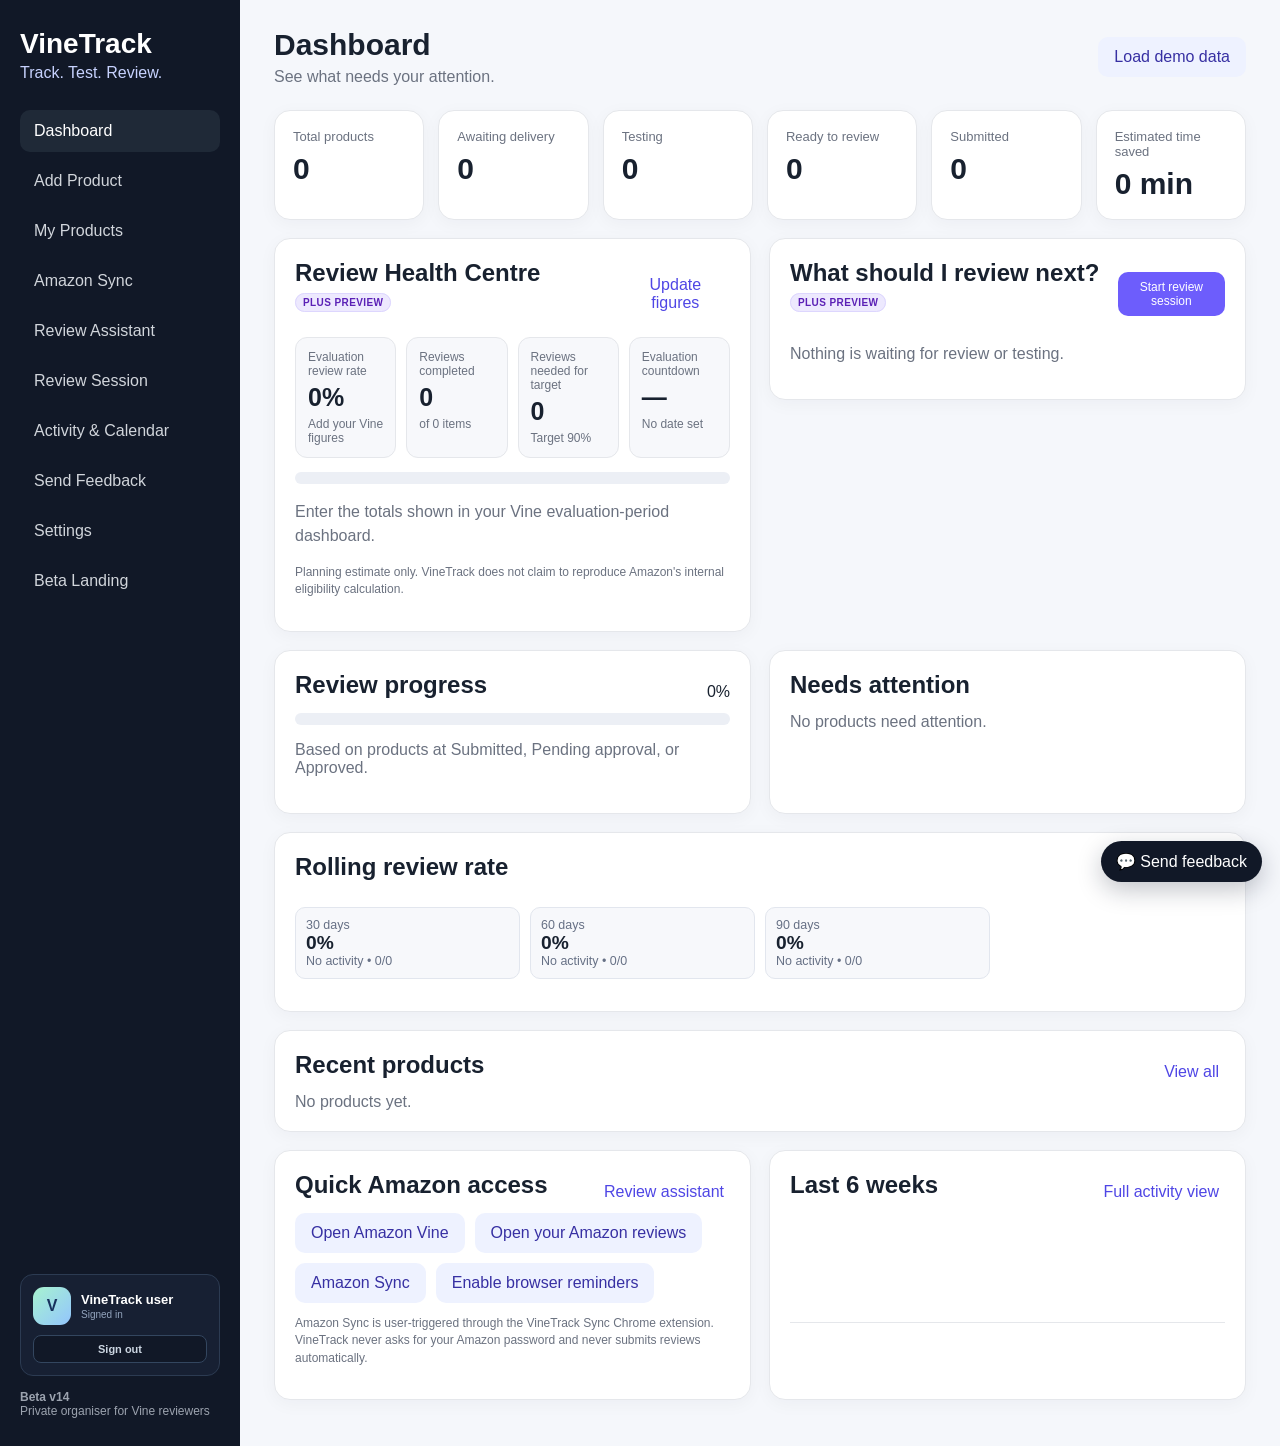
==== app.html @ eb15764d "Add files via upload" ====
<!doctype html>
<html lang="en">
<head>
  <meta charset="utf-8" />
  <meta name="viewport" content="width=device-width, initial-scale=1" />
  <title>VineTrack Beta v14</title>
  <link rel="stylesheet" href="styles.css" />
</head>
<body data-user-id="__USER_ID__">
  <script id="vinetrackAuthData" type="application/json">__AUTH_JSON__</script>
  <button id="floatingFeedback" class="floating-feedback" type="button">💬 Send feedback</button>
  <div class="app-shell">
    <aside class="sidebar">
      <div class="brand">VineTrack</div>
      <div class="tagline">Track. Test. Review.</div>
      <nav>
        <button class="nav-btn active" data-view="dashboard">Dashboard</button>
        <button class="nav-btn" data-view="add">Add Product</button>
        <button class="nav-btn" data-view="products">My Products</button>
        <button class="nav-btn" data-view="sync">Amazon Sync</button>
        <button class="nav-btn" data-view="review">Review Assistant</button>
        <button class="nav-btn" data-view="session">Review Session</button>
        <button class="nav-btn" data-view="activity">Activity & Calendar</button>
        <button class="nav-btn" data-view="feedback">Send Feedback</button>
        <button class="nav-btn" data-view="settings">Settings</button>
        <a class="nav-btn nav-link" href="index.html#feedback">Beta Landing</a>
      </nav>
      <div class="sidebar-account" id="sidebarAccount">
        <div class="account-avatar" id="accountAvatar">V</div>
        <div class="account-copy"><strong id="accountName">VineTrack user</strong><span id="accountEmail">Signed in</span></div>
        <button id="logoutBtn" class="account-logout" type="button" title="Sign out">Sign out</button>
      </div>
      <div class="sidebar-footer"><strong>Beta v14</strong><br>Private organiser for Vine reviewers</div>
    </aside>

    <main class="main-content">
      <header class="topbar">
        <div>
          <h1 id="pageTitle">Dashboard</h1>
          <p id="pageSubtitle">See what needs your attention.</p>
        </div>
        <button id="demoDataBtn" class="secondary-btn">Load demo data</button>
      </header>

      <section id="dashboard" class="view active-view">
        <div class="stats-grid">
          <div class="stat-card"><span>Total products</span><strong id="statTotal">0</strong></div>
          <div class="stat-card"><span>Awaiting delivery</span><strong id="statAwaiting">0</strong></div>
          <div class="stat-card"><span>Testing</span><strong id="statTesting">0</strong></div>
          <div class="stat-card"><span>Ready to review</span><strong id="statReady">0</strong></div>
          <div class="stat-card"><span>Submitted</span><strong id="statSubmitted">0</strong></div>
          <div class="stat-card"><span>Estimated time saved</span><strong id="statTimeSaved">0 min</strong></div>
        </div>


        <div class="panel-grid v11-grid">
          <div class="panel health-panel">
            <div class="panel-header"><h2>Review Health Centre <span class="plus-badge">Plus preview</span></h2><button id="editHealthBtn" class="link-btn" type="button">Update figures</button></div>
            <div class="health-kpis">
              <div><span>Evaluation review rate</span><strong id="healthRate">0%</strong><small id="healthStatus">Add your Vine figures</small></div>
              <div><span>Reviews completed</span><strong id="healthReviewed">0</strong><small id="healthReviewedLabel">of 0 items</small></div>
              <div><span>Reviews needed for target</span><strong id="healthNeeded">0</strong><small id="healthTargetLabel">Target 90%</small></div>
              <div><span>Evaluation countdown</span><strong id="healthDays">—</strong><small id="healthDateLabel">No date set</small></div>
            </div>
            <div class="progress health-progress"><div id="healthBar"></div></div>
            <p id="healthAdvice" class="health-advice muted">Enter the current totals shown in your Vine account. VineTrack uses them only for local planning.</p>
            <div id="healthEditor" class="health-editor" hidden>
              <div class="form-grid">
                <label>Items in current evaluation period<input id="healthTotalInput" type="number" min="0" step="1" placeholder="e.g. 80"></label>
                <label>Reviews completed in period<input id="healthReviewedInput" type="number" min="0" step="1" placeholder="e.g. 68"></label>
                <label>Your target review rate (%)<input id="healthTargetInput" type="number" min="1" max="100" step="1" value="90"></label>
                <label>Evaluation date<input id="healthDateInput" type="date"></label>
              </div>
              <div class="form-actions"><button id="cancelHealth" class="secondary-btn" type="button">Cancel</button><button id="saveHealth" class="primary-btn" type="button">Save health figures</button></div>
            </div>
            <p class="muted small-note">Planning estimate only. VineTrack does not claim to reproduce Amazon's internal eligibility calculation.</p>
          </div>
          <div class="panel">
            <div class="panel-header"><h2>What should I review next? <span class="plus-badge">Plus preview</span></h2><button id="startSessionBtn" class="primary-btn small-btn" type="button">Start review session</button></div>
            <div id="smartQueue" class="smart-queue"></div>
          </div>
        </div>

        <div class="panel-grid">
          <div class="panel">
            <div class="panel-header"><h2>Review progress</h2><span id="completionText">0%</span></div>
            <div class="progress"><div id="completionBar"></div></div>
            <p class="muted">Based on products at Submitted, Pending approval, or Approved.</p>
          </div>
          <div class="panel">
            <h2>Needs attention</h2>
            <div id="attentionList" class="list empty">No products need attention.</div>
          </div>
        </div>

        <div class="panel">
          <div class="panel-header"><h2>Rolling review rate</h2><span class="muted">Local records</span></div>
          <div class="rate-grid">
            <div><span>30 days</span><strong id="rate30">0%</strong><small id="rate30Label">No activity</small></div>
            <div><span>60 days</span><strong id="rate60">0%</strong><small id="rate60Label">No activity</small></div>
            <div><span>90 days</span><strong id="rate90">0%</strong><small id="rate90Label">No activity</small></div>
          </div>
        </div>

        <div class="panel">
          <div class="panel-header"><h2>Recent products</h2><button class="link-btn" data-go="products">View all</button></div>
          <div id="recentList" class="list empty">No products yet.</div>
        </div>

        <div class="panel-grid">
          <div class="panel">
            <div class="panel-header"><h2>Quick Amazon access</h2><button class="link-btn" data-go="review">Review assistant</button></div>
            <div class="quick-actions">
              <button id="openVineHome" class="secondary-btn" type="button">Open Amazon Vine</button>
              <button id="openAmazonReviews" class="secondary-btn" type="button">Open your Amazon reviews</button>
              <button id="goAmazonSync" class="secondary-btn" type="button">Amazon Sync</button>
              <button id="enableReminders" class="secondary-btn" type="button">Enable browser reminders</button>
            </div>
            <p class="muted small-note">Amazon Sync is user-triggered through the VineTrack Sync Chrome extension. VineTrack never asks for your Amazon password and never submits reviews automatically.</p>
          </div>
          <div class="panel">
            <div class="panel-header"><h2>Last 6 weeks</h2><button class="link-btn" data-go="activity">Full activity view</button></div>
            <div id="miniActivityChart" class="mini-chart"></div>
          </div>
        </div>
      </section>
      <section id="sync" class="view">
        <div class="panel form-panel sync-hero">
          <div class="panel-header">
            <div><span class="eyebrow">New in Beta v14</span><h2>Amazon Vine Sync</h2><p class="muted">A normal Chrome extension experience: install once, connect once, then sync the Vine items visible on your current Amazon page with one click.</p></div>
            <span id="syncConnectionBadge" class="status-pill">Checking…</span>
          </div>
          <div class="privacy-card sync-trust"><strong>Privacy first</strong><div class="privacy-grid"><span>✓ No Amazon password shared</span><span>✓ No background scraping</span><span>✓ No automatic review posting</span><span>✓ You choose when to sync</span></div></div>
          <div class="extension-install-card">
            <div><strong>VineTrack Sync for Chrome</strong><p id="chromeExtensionAvailability" class="muted small-note">Checking Chrome Web Store availability…</p></div>
            <a id="getChromeExtension" class="primary-btn extension-cta" href="#" target="_blank" rel="noopener" aria-disabled="true">Get Chrome extension</a>
          </div>
          <div class="sync-steps simple-sync-steps">
            <article><span>1</span><div><strong>Install & connect once</strong><p>Install VineTrack Sync from Chrome, keep VineTrack open, click the extension and choose Connect VineTrack.</p></div></article>
            <article><span>2</span><div><strong>Sync from Amazon Vine</strong><p>Open a Vine Orders or Reviews page and click Sync My Vine Items. VineTrack opens and imports the batch automatically.</p></div></article>
          </div>
          <div class="subpanel extension-status-panel">
            <div class="panel-header"><div><h3>Chrome extension connection</h3><p id="syncStatusText" class="muted">Checking connection…</p></div><button id="disconnectChromeExtension" class="secondary-btn" type="button" hidden>Disconnect extension</button></div>
            <p id="syncLastUsed" class="muted small-note"></p>
          </div>
          <div class="subpanel">
            <div class="panel-header"><div><h3>Sync inbox</h3><p class="muted">Normally the Chrome extension opens VineTrack and imports the synced batch automatically. This inbox remains available as a fallback.</p></div><button id="checkSyncedItems" class="secondary-btn" type="button">Check now</button></div>
            <div id="syncPendingSummary" class="sync-pending-summary muted">No pending sync checked yet.</div>
            <div id="syncPendingList" class="sync-pending-list"></div>
            <div class="form-actions"><button id="importSyncedItems" class="primary-btn" type="button" disabled>Import pending items</button></div>
          </div>
          <div class="notice">VineTrack v14 only receives item details after the user clicks Sync in the Chrome extension. Amazon status text is reference information only and does not automatically change your review lifecycle.</div>
        </div>
      </section>

      <section id="add" class="view">
        <div class="panel form-panel">
          <form id="productForm">
            <div class="template-row"><label>Testing template<select id="testingTemplate"><option value="">Choose a template</option><option value="electronics">Electronics</option><option value="kitchen">Kitchen</option><option value="clothing">Clothing</option><option value="beauty">Beauty & personal care</option><option value="home">Home & office</option></select></label><button id="applyTemplate" class="secondary-btn" type="button">Apply template</button></div>
            <div id="testPackPreview" class="test-pack-preview muted">Choose a testing template to preview its neutral checklist.</div>
            <div id="duplicateWarning" class="duplicate-warning" hidden></div>
            <div class="form-grid">
              <label>Product name<input id="name" required placeholder="e.g. Wireless desk lamp" /></label>
              <label>Amazon link<input id="link" type="url" placeholder="https://amazon..." /></label>
              <label>Category<select id="category"><option>Home</option><option>Electronics</option><option>Beauty</option><option>Kitchen</option><option>Clothing</option><option>Office</option><option>Other</option></select></label>
              <label>Tags<input id="tags" placeholder="e.g. urgent, long test, high value" /></label>
              <label>Ownership after review<select id="ownership"><option value="">Not decided</option><option>Kept</option><option>Gifted</option><option>Donated</option><option>Recycled</option><option>Disposed</option><option>Returned</option><option>No longer working</option></select></label>
              <label>Status<select id="status"><option>Ordered</option><option>Awaiting delivery</option><option>Testing</option><option>Ready to review</option><option>Draft ready</option><option>Submitted</option><option>Pending approval</option><option>Approved</option><option>Rejected</option><option>Needs resubmission</option><option>Archived</option></select></label>
              <label>Order date<input id="orderDate" type="date" /></label>
              <label>Delivery date<input id="deliveryDate" type="date" /></label>
              <label>Target review date<input id="targetDate" type="date" /></label>
              <label>Product value (£)<input id="value" type="number" min="0" step="0.01" placeholder="0.00" /></label>
            </div>
            <label>Testing notes<textarea id="notes" rows="4" placeholder="What did you test and for how long?"></textarea></label>
            <label>Pros<textarea id="pros" rows="3" placeholder="What worked well?"></textarea></label>
            <label>Cons<textarea id="cons" rows="3" placeholder="What could be improved?"></textarea></label>
            <div class="form-actions"><button type="reset" class="secondary-btn">Clear</button><button type="submit" class="primary-btn">Save product</button></div>
          </form>
        </div>
      </section>

      <section id="products" class="view">
        <div class="toolbar">
          <input id="searchInput" placeholder="Search products" />
          <select id="statusFilter"><option value="">All statuses</option><option>Ordered</option><option>Awaiting delivery</option><option>Testing</option><option>Ready to review</option><option>Draft ready</option><option>Submitted</option><option>Pending approval</option><option>Approved</option><option>Rejected</option><option>Needs resubmission</option><option>Archived</option></select>
          <select id="smartFilter"><option value="">All products</option><option value="missing-notes">Missing notes</option><option value="testing-14">Testing 14+ days</option><option value="ready">Ready to review</option><option value="review-now">Smart queue: Review now</option><option value="test-today">Smart queue: Test today</option><option value="submitted-30">Submitted last 30 days</option></select>
          <input id="tagFilter" placeholder="Filter by tag" />
          <select id="savedFilter"><option value="">Saved filters</option></select><button id="saveCurrentFilter" class="secondary-btn" type="button">Save filter</button><button id="deleteSavedFilter" class="secondary-btn" type="button">Delete filter</button><button id="exportBtn" class="secondary-btn">Export CSV</button>
        </div>
        <div id="productsList" class="product-grid"></div>
      </section>

      <section id="review" class="view">
        <div class="review-layout">
          <div class="panel form-panel">
            <h2>Review Draft Assistant</h2>
            <p class="muted">Create a draft only from your genuine testing notes. Check every statement before using it.</p>
            <label>Select saved product<select id="reviewProduct"><option value="">Choose a product</option></select></label>
            <div class="review-prep-grid">
              <div class="subpanel">
                <div class="panel-header"><h3>Category testing pack <span class="plus-badge">Plus preview</span></h3><span id="testingProgress" class="status-pill">0/0</span></div>
                <div id="testingChecklistUI" class="checklist muted">Select a product to load its testing checklist.</div>
              </div>
              <div class="subpanel">
                <div class="panel-header"><h3>Photo & evidence checklist</h3><span id="photoProgress" class="status-pill">0/0</span></div>
                <div id="photoChecklistUI" class="checklist muted">Select a product to load its photo checklist.</div>
              </div>
            </div>
            <label>Listing title and key features<textarea id="reviewListing" rows="5" placeholder="Paste the Amazon listing title and bullet points here. Example: Rechargeable desk lamp; 3 brightness levels; touch control; foldable design; USB-C charging."></textarea></label>
            <div class="form-actions compact-actions"><button id="prepareFromListing" class="secondary-btn" type="button">Prepare testing fields from listing</button></div>
            <p class="muted">This creates neutral testing prompts from the seller's claims. It does not treat listing claims as your experience.</p>
            <div class="form-grid">
              <label>Your rating<select id="reviewRating"><option value="">Not selected</option><option value="5">5 stars</option><option value="4">4 stars</option><option value="3">3 stars</option><option value="2">2 stars</option><option value="1">1 star</option></select></label>
              <label>Length<select id="reviewLength"><option value="short">Short</option><option value="standard" selected>Standard</option><option value="detailed">Detailed</option></select></label>
              <label>Tone<select id="reviewTone"><option value="neutral">Neutral</option><option value="friendly">Friendly</option><option value="concise">Concise</option></select></label>
              <label>Who is it suitable for?<input id="reviewAudience" placeholder="Example: home-office users, families, beginners, travellers" /></label>
            </div>
            <label>What did you test?<textarea id="reviewTested" rows="3" placeholder="Example: I used it for five days at home and tested the setup, main features, comfort, durability and cleaning."></textarea></label>
            <label>What worked well?<textarea id="reviewPros" rows="3" placeholder="Example: Easy to set up; felt sturdy; performed as described; simple to clean."></textarea></label>
            <label>What could be improved?<textarea id="reviewCons" rows="3" placeholder="Example: Instructions could be clearer; cable was shorter than expected; packaging was basic."></textarea></label>
            <label>Was the listing accurate?<textarea id="reviewAccuracy" rows="2" placeholder="Example: Yes, the size, colour and main features matched the listing. Mention any difference you personally noticed."></textarea></label>
            <div class="form-actions"><button id="generateReview" class="primary-btn" type="button">Generate review draft</button></div>
          </div>

          <div class="panel output-panel">
            <div class="panel-header"><h2>Draft output</h2><span class="status-pill">Editable</span></div>
            <label>Suggested title<input id="reviewTitleOutput" placeholder="A concise, product-specific title will appear here and remain editable" /></label>
            <label>Review draft<textarea id="reviewOutput" rows="16" placeholder="Your review draft will appear here"></textarea></label>
            <div class="review-metrics">
              <div><span>Words</span><strong id="wordCount">0</strong></div>
              <div><span>Characters</span><strong id="charCount">0</strong></div>
              <div><span>Reading time</span><strong id="readingTime">0 min</strong></div>
              <div><span>Readiness</span><strong id="qualityScore">0/100</strong></div>
            </div>
            <div id="qualityTips" class="quality-tips muted">Add genuine testing details to see the quality check.</div>
            <div class="comparison-box"><div class="panel-header"><h3>Draft editing comparison</h3><span id="editPercent" class="status-pill">0% changed</span></div><p class="muted">VineTrack compares the generated draft with your final edited review.</p><div class="comparison-grid"><div><strong>Original generated draft</strong><textarea id="originalDraft" rows="7" readonly placeholder="Generate a review to preserve the original draft"></textarea></div><div><strong>Final edited review</strong><textarea id="finalReviewMirror" rows="7" readonly placeholder="Your edited review appears here"></textarea></div></div></div>

            <div class="lifecycle-box">
              <div class="panel-header"><h3>Review lifecycle <span class="plus-badge">Plus preview</span></h3><span id="lifecycleUpdated" class="muted small-note"></span></div>
              <div class="form-grid lifecycle-controls">
                <label>Current stage<select id="reviewLifecycle"><option value="Draft ready">Draft ready</option><option value="Submitted">Submitted</option><option value="Pending approval">Pending approval</option><option value="Approved">Approved</option><option value="Rejected">Rejected</option><option value="Needs resubmission">Needs resubmission</option></select></label>
                <label>Stage note<input id="reviewStatusNote" placeholder="Optional: rejection reason, change made, approval note"></label>
              </div>
              <div class="form-actions"><button id="saveLifecycle" class="secondary-btn" type="button">Save lifecycle update</button></div>
              <div id="reviewHistoryList" class="history-list muted">No review history yet.</div>
            </div>
            <div class="notice">Important: This tool must not invent experiences, choose your rating, or hide disadvantages. Edit the draft so it accurately reflects your own experience.</div>
            <div class="form-actions workflow-actions"><button id="copyTitle" class="secondary-btn" type="button">Copy title</button><button id="copyReview" class="secondary-btn" type="button">Copy full review</button><button id="openAmazonReview" class="secondary-btn" type="button" disabled>Open Amazon</button><button id="markSubmitted" class="primary-btn" type="button">Mark submitted</button><button id="saveReview" class="secondary-btn" type="button">Save draft</button></div>
          </div>
        </div>
      </section>



      <section id="session" class="view">
        <div class="panel">
          <div class="panel-header"><div><h2>Guided Review Session <span class="plus-badge">Plus preview</span></h2><p class="muted">Work through the highest-priority products one at a time.</p></div><button id="restartSession" class="secondary-btn" type="button">Restart queue</button></div>
          <div id="sessionEmpty" class="session-empty muted">Start a session from the dashboard or click Restart queue.</div>
          <div id="sessionWorkspace" hidden>
            <div class="session-progress-row"><strong id="sessionCounter">1 of 1</strong><div class="progress"><div id="sessionProgress"></div></div></div>
            <div class="session-product-head"><div><span id="sessionBucket" class="status-pill"></span><h3 id="sessionName"></h3><p id="sessionMeta" class="muted"></p></div><button id="sessionOpenAmazon" class="secondary-btn" type="button">Open Amazon</button></div>
            <div class="review-prep-grid">
              <div class="subpanel"><h3>Testing checklist</h3><div id="sessionTestingChecklist" class="checklist"></div></div>
              <div class="subpanel"><h3>Photo/evidence checklist</h3><div id="sessionPhotoChecklist" class="checklist"></div></div>
            </div>
            <label>Observations<textarea id="sessionNotes" rows="4" placeholder="What did you test? What happened in normal use?"></textarea></label>
            <div class="form-grid"><label>Pros<textarea id="sessionPros" rows="3"></textarea></label><label>Cons<textarea id="sessionCons" rows="3"></textarea></label></div>
            <label class="inline-check"><input id="sessionTestingComplete" type="checkbox"> Testing is complete and I have enough genuine evidence to draft the review.</label>
            <div class="form-actions session-actions"><button id="sessionSkip" class="secondary-btn" type="button">Skip</button><button id="sessionNeedsTesting" class="secondary-btn" type="button">Needs more testing</button><button id="sessionSaveNext" class="primary-btn" type="button">Save & next</button><button id="sessionDraftReview" class="primary-btn" type="button">Draft review</button></div>
          </div>
          <div id="sessionSummary" class="session-summary" hidden></div>
        </div>
      </section>

      <section id="activity" class="view">
        <div class="stats-grid activity-stats">
          <div class="stat-card"><span>Added this month</span><strong id="activityAdded">0</strong></div>
          <div class="stat-card"><span>Submitted this month</span><strong id="activitySubmitted">0</strong></div>
          <div class="stat-card"><span>Pending reviews</span><strong id="activityPending">0</strong></div>
          <div class="stat-card"><span>Average testing days</span><strong id="activityAverage">0</strong></div>
        </div>
        <div class="panel">
          <div class="panel-header"><h2>Review activity</h2><span class="muted">Last 8 weeks</span></div>
          <div id="activityChart" class="activity-chart"></div>
          <div class="chart-legend"><span><i class="legend-added"></i>Products added</span><span><i class="legend-submitted"></i>Reviews submitted</span></div>
        </div>
        <div class="panel-grid">
          <div class="panel">
            <div class="panel-header"><h2>Review calendar</h2><select id="calendarRange"><option value="30">Next 30 days</option><option value="60">Next 60 days</option><option value="all">All dates</option></select></div>
            <div id="calendarList" class="calendar-list"></div>
          </div>
          <div class="panel">
            <div class="panel-header"><h2>Local reminders</h2><button id="activityReminderBtn" class="secondary-btn" type="button">Enable reminders</button></div>
            <p class="muted">Reminders are based on your target dates and saved locally. They work while VineTrack is open; installed browser-app behaviour varies by browser.</p>
            <div id="reminderList" class="list"></div>
          </div>
        </div>
      </section>


      <section id="feedback" class="view">
        <div class="panel form-panel">
          <div class="panel-header"><div><h2>Send Beta Feedback</h2><p class="muted">Help shape VineTrack into something genuinely worth paying for.</p></div><span class="status-pill">30–60 seconds</span></div>
          <form id="inAppFeedbackForm">
            <label>What was most useful?<textarea id="fbUseful" rows="3" required></textarea></label>
            <label>What was confusing, missing, or unnecessary?<textarea id="fbMissing" rows="3"></textarea></label>
            <label>What would make VineTrack worth paying for?<textarea id="fbWorthPaying" rows="3"></textarea></label>
            <div class="form-grid"><label>Would you pay for VineTrack?<select id="fbWouldPay"><option value="">Choose</option><option>Yes</option><option>Maybe</option><option>No</option></select></label><label>How likely are you to recommend it? (0–10)<input id="fbRecommend" type="number" min="0" max="10"></label></div>
            <label>Email (optional)<input id="fbEmail" type="email" placeholder="Only if you want a reply"></label>
            <div class="form-actions"><button id="downloadInAppFeedback" class="secondary-btn" type="button">Download feedback</button><button id="copyInAppFeedback" class="secondary-btn" type="button">Copy feedback</button><button class="primary-btn" type="submit">Save feedback locally</button></div>
          </form>
          <p id="feedbackMessage" class="muted"></p>
          <div class="notice">When hosted with the VineTrack beta server, feedback is sent to the private feedback collector and also kept locally as a fallback.</div>
        </div>
      </section>

      <section id="settings" class="view">
        <div class="panel form-panel">
          <h2>Settings</h2>
          <p class="muted">Your VineTrack account protects access. Product, testing and review records remain browser-local during beta and are separated by signed-in account on this device.</p>
          <label>Display name<input id="userName" placeholder="Your name" /></label>
          <label>Account email<input id="userEmail" type="email" placeholder="you@example.com" readonly /></label>
          <div class="form-grid"><label>Plan preview<select id="planPreview"><option value="beta">Beta (all preview features unlocked)</option><option value="free">Free</option><option value="plus">VineTrack Plus</option></select></label><label>Default review target (%)<input id="defaultReviewTarget" type="number" min="1" max="100" value="90"></label></div>
          <div class="form-grid"><label>Appearance<select id="appearance"><option value="light">Light</option><option value="dark">Dark</option><option value="system">Use device setting</option></select></label><label>Display density<select id="density"><option value="comfortable">Comfortable</option><option value="compact">Compact</option><option value="large">Larger text</option></select></label></div>
          <div class="privacy-card"><strong>Privacy & review integrity</strong><div class="privacy-grid"><span>✓ No Amazon password required</span><span>✓ No automatic review submission</span><span>✓ No automatic star ratings</span><span>✓ Drafts use your own testing notes</span></div></div>
          <div class="privacy-card"><strong>Amazon Sync</strong><p class="muted small-note">The VineTrack Sync Chrome extension is optional and only sends items when you click Sync. Manage the connection from the Amazon Sync page.</p><button id="settingsGoSync" class="secondary-btn" type="button">Manage Amazon Sync</button></div>
          <div class="form-actions"><button id="saveSettings" class="primary-btn">Save settings</button><button id="backupData" class="secondary-btn" type="button">Download backup</button><label class="file-btn secondary-btn">Restore backup<input id="restoreData" type="file" accept="application/json,.json" hidden /></label><button id="clearData" class="danger-btn">Delete all data</button></div>
        </div>
      </section>
    </main>
  </div>

  <template id="productCardTemplate">
    <article class="product-card">
      <div class="product-top">
        <div><span class="status-pill"></span> <span class="queue-pill"></span><h3 class="product-name"></h3><p class="product-meta"></p></div>
        <button class="delete-btn" title="Delete">×</button>
      </div>
      <p class="product-notes"></p>
      <div class="card-actions"><select class="status-select"></select><button class="review-btn secondary-btn" type="button">Draft review</button><a class="amazon-link" target="_blank" rel="noopener">Open Amazon</a></div>
    </article>
  </template>

  <script src="auth-client.js"></script>
  <script src="app.js"></script>
</body>
</html>
---- styles.css ----
:root{--bg:#f5f7fb;--panel:#fff;--text:#18212f;--muted:#6b7280;--line:#e5e7eb;--accent:#6d5dfc;--accent2:#4f46e5;--danger:#b42318}
*{box-sizing:border-box}body{margin:0;font-family:Inter,Arial,sans-serif;background:var(--bg);color:var(--text)}button,input,select,textarea{font:inherit}.app-shell{display:grid;grid-template-columns:240px 1fr;min-height:100vh}.sidebar{background:#111827;color:#fff;padding:28px 20px;display:flex;flex-direction:column}.brand{font-size:28px;font-weight:800}.tagline{color:#c7d2fe;margin-top:4px;margin-bottom:28px}.sidebar nav{display:grid;gap:8px}.nav-btn{background:transparent;color:#d1d5db;border:0;text-align:left;padding:12px 14px;border-radius:10px;cursor:pointer}.nav-btn:hover,.nav-btn.active{background:#1f2937;color:#fff}.sidebar-footer{margin-top:auto;color:#9ca3af;font-size:12px}.main-content{padding:28px 34px}.topbar{display:flex;align-items:center;justify-content:space-between;margin-bottom:24px}.topbar h1{margin:0;font-size:30px}.topbar p{margin:6px 0 0;color:var(--muted)}.view{display:none}.active-view{display:block}.stats-grid{display:grid;grid-template-columns:repeat(6,1fr);gap:14px;margin-bottom:18px}.stat-card,.panel,.product-card{background:var(--panel);border:1px solid var(--line);border-radius:16px;box-shadow:0 4px 18px rgba(15,23,42,.04)}.stat-card{padding:18px}.stat-card span{display:block;color:var(--muted);font-size:13px}.stat-card strong{display:block;font-size:30px;margin-top:8px}.panel{padding:20px;margin-bottom:18px}.panel-grid{display:grid;grid-template-columns:1fr 1fr;gap:18px}.panel-header{display:flex;justify-content:space-between;align-items:center}.panel h2{margin:0 0 14px}.progress{height:12px;background:#eceff5;border-radius:999px;overflow:hidden}.progress div{height:100%;width:0;background:var(--accent);transition:.3s}.muted{color:var(--muted)}.list{display:grid;gap:10px}.empty{color:var(--muted)}.list-item{border:1px solid var(--line);padding:12px;border-radius:10px;display:flex;justify-content:space-between;gap:10px}.form-panel{max-width:950px}.form-grid{display:grid;grid-template-columns:1fr 1fr;gap:16px}label{display:grid;gap:7px;font-weight:600;margin-bottom:14px}input,select,textarea{width:100%;border:1px solid #d6dae1;border-radius:10px;padding:11px 12px;background:#fff}textarea{resize:vertical}.form-actions{display:flex;gap:10px;justify-content:flex-end}.primary-btn,.secondary-btn,.danger-btn{border:0;border-radius:10px;padding:11px 16px;cursor:pointer}.primary-btn{background:var(--accent);color:#fff}.secondary-btn{background:#eef2ff;color:#3730a3}.danger-btn{background:#fee4e2;color:var(--danger)}.link-btn{border:0;background:none;color:var(--accent2);cursor:pointer}.toolbar{display:grid;grid-template-columns:1fr 220px auto;gap:12px;margin-bottom:18px}.product-grid{display:grid;grid-template-columns:repeat(2,1fr);gap:16px}.product-card{padding:18px}.product-top{display:flex;justify-content:space-between;gap:10px}.status-pill{display:inline-block;font-size:12px;background:#eef2ff;color:#3730a3;padding:5px 8px;border-radius:999px}.product-name{margin:10px 0 6px}.product-meta,.product-notes{color:var(--muted)}.delete-btn{border:0;background:#fef2f2;color:#b91c1c;border-radius:8px;width:32px;height:32px;cursor:pointer}.card-actions{display:flex;align-items:center;justify-content:space-between;gap:10px;margin-top:16px}.amazon-link{color:var(--accent2);text-decoration:none;font-weight:600}
@media(max-width:1000px){.stats-grid{grid-template-columns:repeat(2,1fr)}.panel-grid,.product-grid{grid-template-columns:1fr}.app-shell{grid-template-columns:1fr}.sidebar{position:static}.sidebar nav{grid-template-columns:repeat(4,1fr)}.sidebar-footer{display:none}}
@media(max-width:640px){.main-content{padding:20px}.topbar{align-items:flex-start;gap:12px}.stats-grid,.form-grid,.toolbar{grid-template-columns:1fr}.sidebar nav{grid-template-columns:1fr 1fr}.card-actions{align-items:stretch;flex-direction:column}}
.review-layout{display:grid;grid-template-columns:minmax(0,1.05fr) minmax(0,.95fr);gap:18px}.output-panel{align-self:start;position:sticky;top:18px}.notice{background:#fff7ed;border:1px solid #fed7aa;color:#9a3412;border-radius:10px;padding:12px;margin:10px 0 16px;line-height:1.45}.review-btn{white-space:nowrap}.card-actions{flex-wrap:wrap}
@media(max-width:1000px){.review-layout{grid-template-columns:1fr}.output-panel{position:static}}

.quick-actions{display:flex;gap:10px;flex-wrap:wrap}.small-note{font-size:12px;line-height:1.45}.workflow-actions{flex-wrap:wrap}.activity-stats{grid-template-columns:repeat(4,1fr)}
.mini-chart,.activity-chart{height:170px;display:flex;align-items:flex-end;gap:10px;padding:12px 4px 0;border-bottom:1px solid var(--line)}.mini-chart{height:110px}.chart-column{height:100%;flex:1;display:flex;flex-direction:column;align-items:center;justify-content:flex-end;min-width:20px}.bar-pair{height:calc(100% - 24px);width:100%;display:flex;align-items:flex-end;justify-content:center;gap:4px}.bar{display:block;width:min(18px,40%);border-radius:5px 5px 0 0;min-height:0}.bar.added{background:#a5b4fc}.bar.submitted{background:var(--accent)}.chart-column small{font-size:10px;color:var(--muted);margin-top:7px;white-space:nowrap}.chart-legend{display:flex;gap:18px;margin-top:12px;color:var(--muted);font-size:13px}.chart-legend span{display:flex;align-items:center;gap:7px}.chart-legend i{width:12px;height:12px;border-radius:3px;display:inline-block}.legend-added{background:#a5b4fc}.legend-submitted{background:var(--accent)}
.calendar-list{display:grid;gap:10px}.calendar-item{display:grid;grid-template-columns:54px 1fr auto;align-items:center;gap:12px;border:1px solid var(--line);border-radius:12px;padding:10px}.calendar-item.soon{border-color:#f5c26b;background:#fffbeb}.calendar-item.overdue{border-color:#fca5a5;background:#fef2f2}.calendar-date{height:48px;border-radius:10px;background:#eef2ff;color:#3730a3;display:flex;flex-direction:column;align-items:center;justify-content:center}.calendar-date strong{font-size:20px;line-height:1}.calendar-date span{font-size:11px;text-transform:uppercase}.calendar-item p{margin:4px 0 0;color:var(--muted);font-size:13px}
@media(max-width:1000px){.activity-stats{grid-template-columns:repeat(2,1fr)}.sidebar nav{grid-template-columns:repeat(3,1fr)}}
@media(max-width:640px){.activity-stats{grid-template-columns:1fr}.quick-actions>*{width:100%}.calendar-item{grid-template-columns:48px 1fr}.calendar-item .calendar-review{grid-column:2;justify-self:start}.activity-chart{gap:5px}.chart-column small{font-size:8px;transform:rotate(-35deg);margin-top:12px}}

.review-metrics,.rate-grid{display:grid;grid-template-columns:repeat(4,minmax(0,1fr));gap:10px;margin:12px 0}.review-metrics>div,.rate-grid>div{background:#f7f8fb;border:1px solid #e2e6ee;border-radius:10px;padding:10px}.review-metrics span,.rate-grid span,.rate-grid small{display:block;color:#667085;font-size:.78rem}.review-metrics strong,.rate-grid strong{font-size:1.2rem}.quality-tips{border-left:4px solid #c8a24a;padding:10px 12px;background:#fffaf0;border-radius:6px}.tag-chip{display:inline-block;background:#eef3ff;border:1px solid #d8e2ff;border-radius:999px;padding:2px 8px;margin:2px;font-size:.75rem}.file-btn{display:inline-flex;align-items:center;cursor:pointer}@media(max-width:800px){.review-metrics,.rate-grid{grid-template-columns:repeat(2,minmax(0,1fr))}}

.template-row{display:grid;grid-template-columns:1fr auto;gap:12px;align-items:end;margin-bottom:10px}.duplicate-warning{background:#fff7ed;border:1px solid #fdba74;color:#9a3412;padding:10px 12px;border-radius:10px;margin-bottom:12px}.comparison-box{border-top:1px solid var(--line);margin-top:16px;padding-top:16px}.comparison-box h3{margin:0}.comparison-grid{display:grid;grid-template-columns:1fr 1fr;gap:12px;margin-top:10px}.dark-theme{--bg:#0f172a;--panel:#111827;--text:#e5e7eb;--muted:#9ca3af;--line:#334155}.dark-theme input,.dark-theme select,.dark-theme textarea{background:#1e293b;color:#e5e7eb;border-color:#475569}.dark-theme .review-metrics>div,.dark-theme .rate-grid>div{background:#1e293b;border-color:#334155}.dark-theme .secondary-btn{background:#312e81;color:#e0e7ff}.dark-theme .quality-tips{background:#292524}.dark-theme .notice{background:#431407;border-color:#9a3412;color:#fed7aa}.compact-density .panel,.compact-density .product-card{padding:13px}.compact-density input,.compact-density select,.compact-density textarea{padding:8px 9px}.compact-density .main-content{padding:20px 25px}.large-density{font-size:18px}.large-density input,.large-density select,.large-density textarea,.large-density button{font-size:1rem}@media(max-width:760px){.comparison-grid,.template-row{grid-template-columns:1fr}.toolbar{grid-template-columns:1fr}}

.nav-link{display:block;text-align:left;text-decoration:none;}


/* VineTrack v11 */
.plus-badge{font-size:10px;font-weight:700;text-transform:uppercase;letter-spacing:.04em;background:#ede9fe;color:#5b21b6;border:1px solid #ddd6fe;border-radius:999px;padding:3px 7px;vertical-align:middle;white-space:nowrap}.small-btn{padding:8px 11px;font-size:12px}.v11-grid{align-items:start}.health-panel{overflow:hidden}.health-kpis{display:grid;grid-template-columns:repeat(4,1fr);gap:10px;margin:8px 0 14px}.health-kpis>div{background:#f7f8fb;border:1px solid var(--line);border-radius:12px;padding:12px}.health-kpis span,.health-kpis small{display:block;color:var(--muted);font-size:12px}.health-kpis strong{display:block;font-size:25px;margin:5px 0}.health-progress{margin-top:10px}.health-advice{line-height:1.5}.health-editor{border-top:1px solid var(--line);margin-top:16px;padding-top:16px}.health-good{color:#067647}.health-warn{color:#b54708}.health-risk{color:#b42318}.smart-queue{display:grid;gap:14px}.queue-group h3{font-size:13px;text-transform:uppercase;letter-spacing:.05em;color:var(--muted);margin:4px 0 7px}.queue-row{width:100%;border:1px solid var(--line);background:var(--panel);border-radius:10px;padding:10px 12px;display:flex;align-items:center;justify-content:space-between;text-align:left;cursor:pointer;color:var(--text)}.queue-row:hover{border-color:#a5b4fc;background:#f8faff}.queue-row span{display:grid;gap:3px}.queue-row small{color:var(--muted)}.queue-row b{min-width:34px;text-align:center;border-radius:999px;background:#eef2ff;color:#3730a3;padding:5px 7px}.queue-pill{font-size:10px;border-radius:999px;padding:4px 7px;font-weight:700}.queue-pill:empty{display:none}.queue-pill.review-now{background:#fee4e2;color:#b42318}.queue-pill.test-today{background:#fff3cd;color:#8a6100}.queue-pill.waiting{background:#ecfdf3;color:#067647}.test-pack-preview{border:1px dashed var(--line);border-radius:10px;padding:10px 12px;margin:0 0 12px;line-height:1.5}.review-prep-grid{display:grid;grid-template-columns:1fr 1fr;gap:12px;margin:12px 0 18px}.subpanel,.lifecycle-box{border:1px solid var(--line);border-radius:12px;padding:14px;background:#fafbff}.subpanel h3,.lifecycle-box h3{margin:0 0 10px}.checklist{display:grid;gap:7px}.check-row{display:flex;grid-template-columns:auto 1fr;align-items:flex-start;gap:8px;margin:0;font-weight:500}.check-row input{width:auto;margin-top:3px}.lifecycle-box{margin:16px 0}.lifecycle-controls{margin-top:10px}.history-list{display:grid;gap:7px;margin-top:12px}.history-item{display:grid;grid-template-columns:auto 1fr;gap:5px 10px;border-top:1px solid var(--line);padding-top:8px}.history-item span{font-size:12px;color:var(--muted);text-align:right}.history-item small{grid-column:1/-1}.floating-feedback{position:fixed;right:18px;bottom:18px;z-index:50;border:0;border-radius:999px;background:#111827;color:#fff;padding:11px 15px;box-shadow:0 8px 24px rgba(15,23,42,.25);cursor:pointer}.session-progress-row{display:grid;grid-template-columns:auto 1fr;gap:12px;align-items:center;margin:14px 0}.session-product-head{display:flex;justify-content:space-between;align-items:flex-start;gap:14px;border-bottom:1px solid var(--line);padding:10px 0 16px;margin-bottom:16px}.session-product-head h3{font-size:24px;margin:8px 0 4px}.inline-check{display:flex;grid-template-columns:auto 1fr;align-items:center;gap:9px;border:1px solid var(--line);padding:12px;border-radius:10px}.inline-check input{width:auto}.session-actions{flex-wrap:wrap}.session-summary{padding:18px 0}.session-summary-grid{display:grid;grid-template-columns:repeat(4,1fr);gap:12px;margin:16px 0}.session-summary-grid>div{border:1px solid var(--line);border-radius:12px;padding:16px}.session-summary-grid strong,.session-summary-grid span{display:block}.session-summary-grid strong{font-size:28px}.session-summary-grid span{color:var(--muted);font-size:12px}.privacy-card{margin:14px 0 18px;border:1px solid #bbf7d0;background:#f0fdf4;border-radius:12px;padding:14px;color:#14532d}.privacy-grid{display:grid;grid-template-columns:1fr 1fr;gap:8px;margin-top:9px;font-size:13px}.dark-theme .health-kpis>div,.dark-theme .subpanel,.dark-theme .lifecycle-box,.dark-theme .queue-row{background:#1e293b}.dark-theme .queue-row:hover{background:#26344b}.dark-theme .privacy-card{background:#052e16;border-color:#166534;color:#dcfce7}@media(max-width:1100px){.health-kpis{grid-template-columns:repeat(2,1fr)}.review-prep-grid{grid-template-columns:1fr}.session-summary-grid{grid-template-columns:repeat(2,1fr)}}@media(max-width:640px){.health-kpis,.privacy-grid,.session-summary-grid{grid-template-columns:1fr}.floating-feedback{right:10px;bottom:10px}.session-product-head{flex-direction:column}.session-product-head button{width:100%}}

/* VineTrack v12 account shell */
.sidebar-account{margin-top:auto;margin-bottom:14px;padding:12px;border:1px solid #2c3b52;background:#172033;border-radius:13px;display:grid;grid-template-columns:38px minmax(0,1fr);gap:10px;align-items:center}.account-avatar{width:38px;height:38px;border-radius:11px;display:grid;place-items:center;background:linear-gradient(135deg,#a7f3d0,#93c5fd);color:#17315d;font-weight:900}.account-copy{min-width:0;display:flex;flex-direction:column;gap:2px}.account-copy strong{font-size:13px;color:#fff;white-space:nowrap;overflow:hidden;text-overflow:ellipsis}.account-copy span{font-size:10px;color:#93a4bd;white-space:nowrap;overflow:hidden;text-overflow:ellipsis}.account-logout{grid-column:1/-1;border:1px solid #33465f;background:#111827;color:#cbd5e1;border-radius:8px;padding:7px 9px;font-size:11px;font-weight:750;cursor:pointer}.account-logout:hover{background:#243149;color:#fff}.sidebar-footer{margin-top:0}@media(max-width:1000px){.sidebar-account{margin:14px 0 0;grid-template-columns:34px minmax(0,1fr) auto}.account-avatar{width:34px;height:34px}.account-logout{grid-column:auto;padding:7px 10px}.sidebar-footer{display:none}}@media(max-width:640px){.sidebar-account{grid-template-columns:34px minmax(0,1fr)}.account-logout{grid-column:1/-1}}

/* VineTrack v14 — Amazon Sync */
.sync-hero{display:grid;gap:18px}.sync-trust{margin:0}.sync-steps{display:grid;grid-template-columns:repeat(2,minmax(0,1fr));gap:12px}.sync-steps article{display:flex;gap:12px;align-items:flex-start;padding:16px;border:1px solid var(--border);border-radius:16px;background:var(--panel-soft,#f8fafc)}.sync-steps article>span{display:grid;place-items:center;flex:0 0 34px;height:34px;border-radius:50%;background:var(--accent,#0f766e);color:#fff;font-weight:800}.sync-steps p{margin:4px 0 0}.sync-code-panel{display:grid;gap:12px}.sync-code-reveal{display:grid;gap:10px}.sync-code-reveal input{font-family:ui-monospace,SFMono-Regular,Menlo,Monaco,Consolas,monospace;letter-spacing:.02em}.sync-connected{background:#dff7ed!important;color:#0b6b4e!important;border-color:#9ddbc8!important}.sync-pending-list{display:grid;gap:8px;margin-top:12px}.sync-item{display:flex;justify-content:space-between;gap:16px;align-items:center;padding:12px 14px;border:1px solid var(--border);border-radius:12px;background:var(--panel-soft,#f8fafc)}.sync-item div{display:grid;gap:3px}.sync-item small{color:var(--muted)}.sync-item>span{white-space:nowrap;font-size:.82rem;font-weight:700;color:var(--muted)}.sync-pending-summary{margin-top:6px}.eyebrow{font-size:.76rem;font-weight:800;letter-spacing:.08em;text-transform:uppercase;color:var(--accent,#0f766e)}.dark-theme .sync-steps article,.dark-theme .sync-item{background:rgba(255,255,255,.035)}
@media(max-width:760px){.sync-steps{grid-template-columns:1fr}.sync-item{align-items:flex-start;flex-direction:column}.sync-item>span{white-space:normal}}

/* VineTrack v14 Chrome extension */
.extension-install-card{display:flex;align-items:center;justify-content:space-between;gap:18px;border:1px solid #b7ded3;background:linear-gradient(135deg,#f0fdf9,#f8fbff);border-radius:16px;padding:18px}.extension-install-card p{margin:5px 0 0}.extension-cta{text-decoration:none;display:inline-flex;align-items:center;justify-content:center;white-space:nowrap}.extension-cta.is-disabled{opacity:.55;cursor:not-allowed}.simple-sync-steps{grid-template-columns:repeat(2,minmax(0,1fr))}.extension-status-panel{background:#fbfdfc}@media(max-width:760px){.extension-install-card{align-items:stretch;flex-direction:column}.extension-cta{width:100%}.simple-sync-steps{grid-template-columns:1fr}}
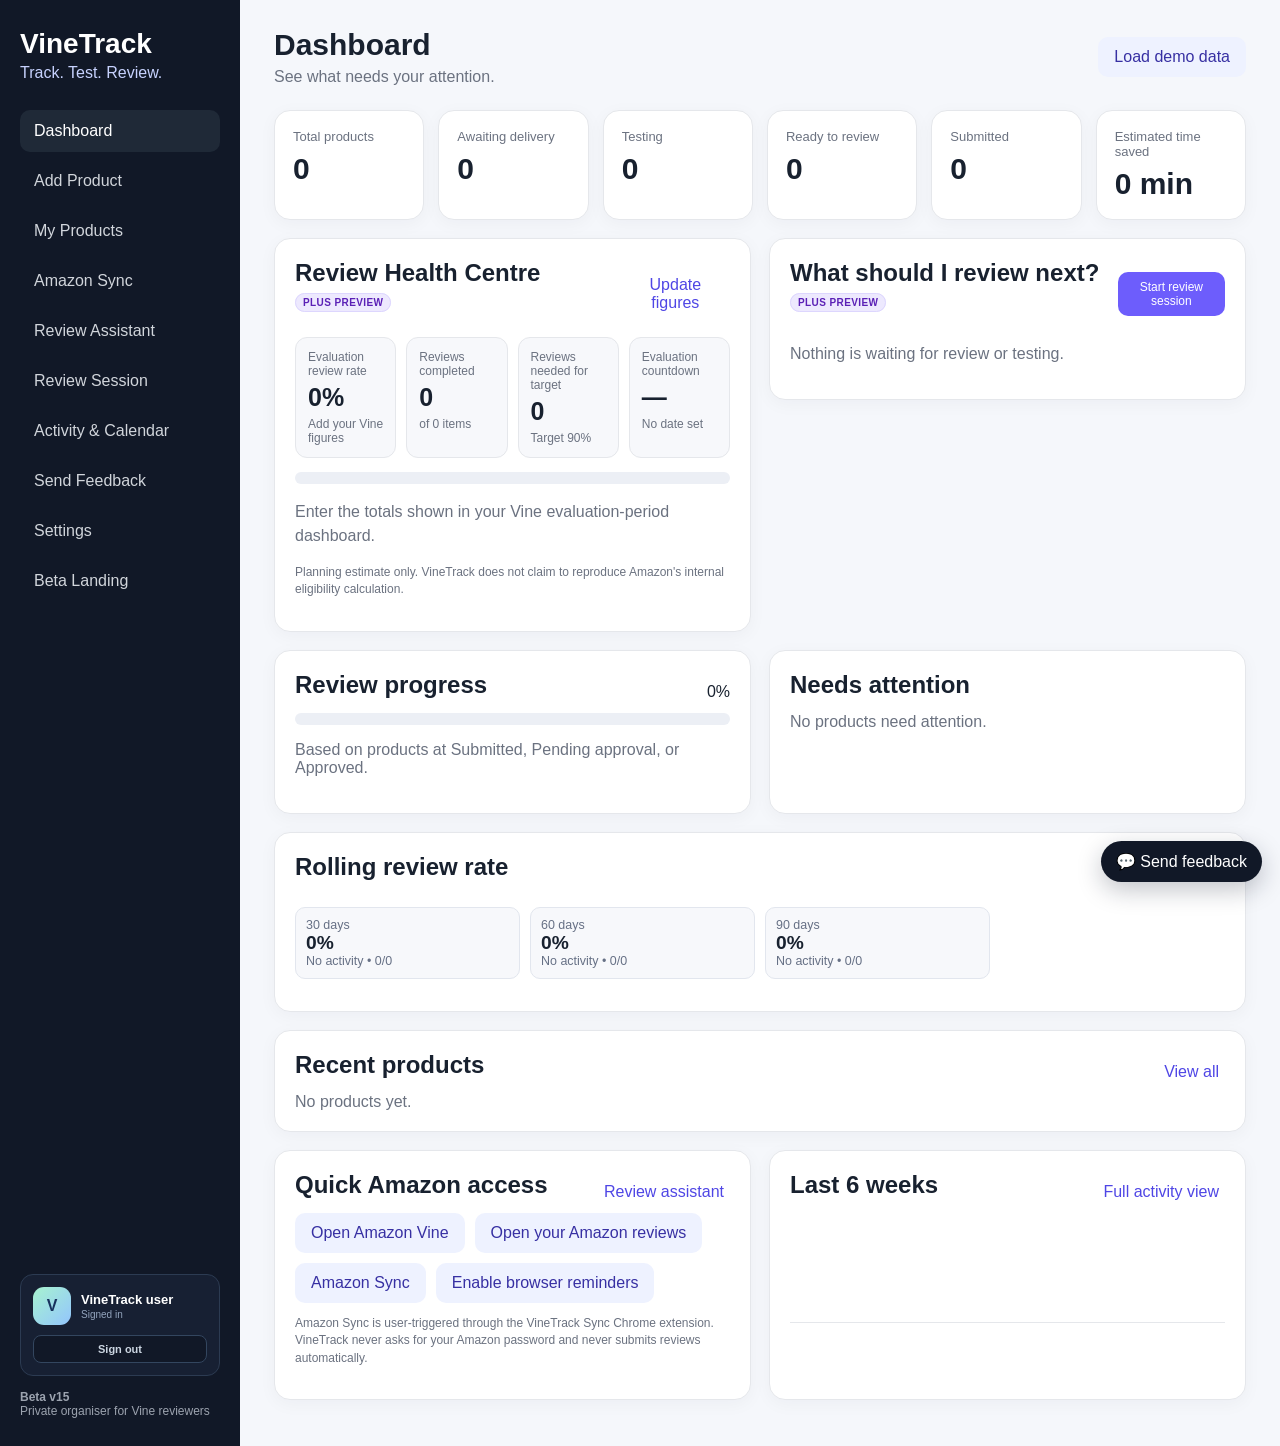
==== commit e3ab31df: "Add files via upload" ====
--- a/app.html
+++ b/app.html
@@ -3,7 +3,7 @@
 <head>
   <meta charset="utf-8" />
   <meta name="viewport" content="width=device-width, initial-scale=1" />
-  <title>VineTrack Beta v14</title>
+  <title>VineTrack Beta v15</title>
   <link rel="stylesheet" href="styles.css" />
 </head>
 <body data-user-id="__USER_ID__">
@@ -30,7 +30,7 @@
         <div class="account-copy"><strong id="accountName">VineTrack user</strong><span id="accountEmail">Signed in</span></div>
         <button id="logoutBtn" class="account-logout" type="button" title="Sign out">Sign out</button>
       </div>
-      <div class="sidebar-footer"><strong>Beta v14</strong><br>Private organiser for Vine reviewers</div>
+      <div class="sidebar-footer"><strong>Beta v15</strong><br>Private organiser for Vine reviewers</div>
     </aside>
 
     <main class="main-content">
@@ -127,7 +127,7 @@
       <section id="sync" class="view">
         <div class="panel form-panel sync-hero">
           <div class="panel-header">
-            <div><span class="eyebrow">New in Beta v14</span><h2>Amazon Vine Sync</h2><p class="muted">A normal Chrome extension experience: install once, connect once, then sync the Vine items visible on your current Amazon page with one click.</p></div>
+            <div><span class="eyebrow">New in Beta v15</span><h2>Amazon Vine Sync</h2><p class="muted">A normal Chrome extension experience: install once, connect once, then sync the Vine items visible on your current Amazon page with one click.</p></div>
             <span id="syncConnectionBadge" class="status-pill">Checking…</span>
           </div>
           <div class="privacy-card sync-trust"><strong>Privacy first</strong><div class="privacy-grid"><span>✓ No Amazon password shared</span><span>✓ No background scraping</span><span>✓ No automatic review posting</span><span>✓ You choose when to sync</span></div></div>
@@ -149,7 +149,7 @@
             <div id="syncPendingList" class="sync-pending-list"></div>
             <div class="form-actions"><button id="importSyncedItems" class="primary-btn" type="button" disabled>Import pending items</button></div>
           </div>
-          <div class="notice">VineTrack v14 only receives item details after the user clicks Sync in the Chrome extension. Amazon status text is reference information only and does not automatically change your review lifecycle.</div>
+          <div class="notice">VineTrack v15 only receives item details after the user clicks Sync in the Chrome extension. Amazon status text is reference information only and does not automatically change your review lifecycle.</div>
         </div>
       </section>
 
@@ -191,65 +191,116 @@
       </section>
 
       <section id="review" class="view">
-        <div class="review-layout">
-          <div class="panel form-panel">
-            <h2>Review Draft Assistant</h2>
-            <p class="muted">Create a draft only from your genuine testing notes. Check every statement before using it.</p>
-            <label>Select saved product<select id="reviewProduct"><option value="">Choose a product</option></select></label>
-            <div class="review-prep-grid">
-              <div class="subpanel">
-                <div class="panel-header"><h3>Category testing pack <span class="plus-badge">Plus preview</span></h3><span id="testingProgress" class="status-pill">0/0</span></div>
-                <div id="testingChecklistUI" class="checklist muted">Select a product to load its testing checklist.</div>
-              </div>
-              <div class="subpanel">
-                <div class="panel-header"><h3>Photo & evidence checklist</h3><span id="photoProgress" class="status-pill">0/0</span></div>
-                <div id="photoChecklistUI" class="checklist muted">Select a product to load its photo checklist.</div>
-              </div>
-            </div>
-            <label>Listing title and key features<textarea id="reviewListing" rows="5" placeholder="Paste the Amazon listing title and bullet points here. Example: Rechargeable desk lamp; 3 brightness levels; touch control; foldable design; USB-C charging."></textarea></label>
-            <div class="form-actions compact-actions"><button id="prepareFromListing" class="secondary-btn" type="button">Prepare testing fields from listing</button></div>
-            <p class="muted">This creates neutral testing prompts from the seller's claims. It does not treat listing claims as your experience.</p>
-            <div class="form-grid">
-              <label>Your rating<select id="reviewRating"><option value="">Not selected</option><option value="5">5 stars</option><option value="4">4 stars</option><option value="3">3 stars</option><option value="2">2 stars</option><option value="1">1 star</option></select></label>
-              <label>Length<select id="reviewLength"><option value="short">Short</option><option value="standard" selected>Standard</option><option value="detailed">Detailed</option></select></label>
-              <label>Tone<select id="reviewTone"><option value="neutral">Neutral</option><option value="friendly">Friendly</option><option value="concise">Concise</option></select></label>
-              <label>Who is it suitable for?<input id="reviewAudience" placeholder="Example: home-office users, families, beginners, travellers" /></label>
-            </div>
-            <label>What did you test?<textarea id="reviewTested" rows="3" placeholder="Example: I used it for five days at home and tested the setup, main features, comfort, durability and cleaning."></textarea></label>
-            <label>What worked well?<textarea id="reviewPros" rows="3" placeholder="Example: Easy to set up; felt sturdy; performed as described; simple to clean."></textarea></label>
-            <label>What could be improved?<textarea id="reviewCons" rows="3" placeholder="Example: Instructions could be clearer; cable was shorter than expected; packaging was basic."></textarea></label>
-            <label>Was the listing accurate?<textarea id="reviewAccuracy" rows="2" placeholder="Example: Yes, the size, colour and main features matched the listing. Mention any difference you personally noticed."></textarea></label>
-            <div class="form-actions"><button id="generateReview" class="primary-btn" type="button">Generate review draft</button></div>
-          </div>
-
-          <div class="panel output-panel">
-            <div class="panel-header"><h2>Draft output</h2><span class="status-pill">Editable</span></div>
-            <label>Suggested title<input id="reviewTitleOutput" placeholder="A concise, product-specific title will appear here and remain editable" /></label>
-            <label>Review draft<textarea id="reviewOutput" rows="16" placeholder="Your review draft will appear here"></textarea></label>
-            <div class="review-metrics">
-              <div><span>Words</span><strong id="wordCount">0</strong></div>
-              <div><span>Characters</span><strong id="charCount">0</strong></div>
-              <div><span>Reading time</span><strong id="readingTime">0 min</strong></div>
-              <div><span>Readiness</span><strong id="qualityScore">0/100</strong></div>
-            </div>
-            <div id="qualityTips" class="quality-tips muted">Add genuine testing details to see the quality check.</div>
-            <div class="comparison-box"><div class="panel-header"><h3>Draft editing comparison</h3><span id="editPercent" class="status-pill">0% changed</span></div><p class="muted">VineTrack compares the generated draft with your final edited review.</p><div class="comparison-grid"><div><strong>Original generated draft</strong><textarea id="originalDraft" rows="7" readonly placeholder="Generate a review to preserve the original draft"></textarea></div><div><strong>Final edited review</strong><textarea id="finalReviewMirror" rows="7" readonly placeholder="Your edited review appears here"></textarea></div></div></div>
-
-            <div class="lifecycle-box">
-              <div class="panel-header"><h3>Review lifecycle <span class="plus-badge">Plus preview</span></h3><span id="lifecycleUpdated" class="muted small-note"></span></div>
-              <div class="form-grid lifecycle-controls">
-                <label>Current stage<select id="reviewLifecycle"><option value="Draft ready">Draft ready</option><option value="Submitted">Submitted</option><option value="Pending approval">Pending approval</option><option value="Approved">Approved</option><option value="Rejected">Rejected</option><option value="Needs resubmission">Needs resubmission</option></select></label>
-                <label>Stage note<input id="reviewStatusNote" placeholder="Optional: rejection reason, change made, approval note"></label>
-              </div>
-              <div class="form-actions"><button id="saveLifecycle" class="secondary-btn" type="button">Save lifecycle update</button></div>
-              <div id="reviewHistoryList" class="history-list muted">No review history yet.</div>
-            </div>
-            <div class="notice">Important: This tool must not invent experiences, choose your rating, or hide disadvantages. Edit the draft so it accurately reflects your own experience.</div>
-            <div class="form-actions workflow-actions"><button id="copyTitle" class="secondary-btn" type="button">Copy title</button><button id="copyReview" class="secondary-btn" type="button">Copy full review</button><button id="openAmazonReview" class="secondary-btn" type="button" disabled>Open Amazon</button><button id="markSubmitted" class="primary-btn" type="button">Mark submitted</button><button id="saveReview" class="secondary-btn" type="button">Save draft</button></div>
-          </div>
-        </div>
-      </section>
-
+        <div class="review-assistant-shell">
+          <div class="panel review-guide-panel">
+            <div class="review-guide-header">
+              <div>
+                <span class="eyebrow">Focused workflow</span>
+                <h2>Review Assistant</h2>
+                <p class="muted">Work through one product at a time: test, observe, draft, finish.</p>
+              </div>
+              <span class="status-pill">Beta v15</span>
+            </div>
+
+            <label class="review-product-picker">Product<select id="reviewProduct"><option value="">Choose a product</option></select></label>
+            <div id="reviewProductSummary" class="review-product-summary muted">Choose a product to begin.</div>
+
+            <div id="reviewStepNav" class="review-stepper" aria-label="Review progress">
+              <div class="review-step" data-review-step="test"><span>1</span><strong>Test</strong></div>
+              <div class="review-step" data-review-step="observe"><span>2</span><strong>Observe</strong></div>
+              <div class="review-step" data-review-step="draft"><span>3</span><strong>Draft</strong></div>
+              <div class="review-step" data-review-step="finish"><span>4</span><strong>Finish</strong></div>
+            </div>
+
+            <section class="review-focus-card" data-focus-step="test">
+              <div class="review-focus-head">
+                <div><span class="step-kicker">Step 1</span><h3>Test the product</h3><p class="muted">Tick off the checks that matter for this item.</p></div>
+                <span id="testingProgress" class="status-pill">0/0</span>
+              </div>
+              <div id="testingChecklistUI" class="checklist muted">Select a product to load its testing checklist.</div>
+              <details class="review-details">
+                <summary>Testing details & photos</summary>
+                <div class="review-details-body">
+                  <label>Listing title and key features<textarea id="reviewListing" rows="4" placeholder="Optional: paste the listing title and key feature bullets to create neutral testing prompts."></textarea></label>
+                  <div class="form-actions compact-actions"><button id="prepareFromListing" class="secondary-btn" type="button">Prepare testing prompts</button></div>
+                  <p class="muted small-note">Listing claims are prompts only. Replace them with your own observations.</p>
+                  <div class="subpanel compact-subpanel">
+                    <div class="panel-header"><h3>Photo & evidence checklist</h3><span id="photoProgress" class="status-pill">0/0</span></div>
+                    <div id="photoChecklistUI" class="checklist muted">Select a product to load its photo checklist.</div>
+                  </div>
+                </div>
+              </details>
+            </section>
+
+            <section class="review-focus-card" data-focus-step="observe">
+              <div class="review-focus-head"><div><span class="step-kicker">Step 2</span><h3>Add your observations</h3><p class="muted">Only record what you personally tested or noticed.</p></div></div>
+              <label>What did you test?<textarea id="reviewTested" rows="3" placeholder="Example: Used it for five days and checked setup, performance, comfort and cleaning."></textarea></label>
+              <label>What worked well?<textarea id="reviewPros" rows="3" placeholder="Add specific positives from your own use."></textarea></label>
+              <label>What could be improved?<textarea id="reviewCons" rows="3" placeholder="Add genuine limitations or differences you noticed."></textarea></label>
+              <details class="review-details">
+                <summary>Optional review preferences</summary>
+                <div class="review-details-body">
+                  <div class="form-grid">
+                    <label>Your rating<select id="reviewRating"><option value="">Not selected</option><option value="5">5 stars</option><option value="4">4 stars</option><option value="3">3 stars</option><option value="2">2 stars</option><option value="1">1 star</option></select></label>
+                    <label>Length<select id="reviewLength"><option value="short">Short</option><option value="standard" selected>Standard</option><option value="detailed">Detailed</option></select></label>
+                    <label>Tone<select id="reviewTone"><option value="neutral">Neutral</option><option value="friendly">Friendly</option><option value="concise">Concise</option></select></label>
+                    <label>Who is it suitable for?<input id="reviewAudience" placeholder="Example: home-office users, families, beginners" /></label>
+                  </div>
+                  <label>Was the listing accurate?<textarea id="reviewAccuracy" rows="2" placeholder="Mention only differences or matches you personally observed."></textarea></label>
+                </div>
+              </details>
+            </section>
+
+            <section class="review-focus-card" data-focus-step="draft">
+              <div class="review-focus-head">
+                <div><span class="step-kicker">Step 3</span><h3>Create and edit your draft</h3><p class="muted">VineTrack uses only the observations you entered above.</p></div>
+                <button id="generateReview" class="primary-btn" type="button">Generate draft</button>
+              </div>
+              <label>Suggested title<input id="reviewTitleOutput" placeholder="Editable title" /></label>
+              <label>Review draft<textarea id="reviewOutput" rows="12" placeholder="Your review draft will appear here"></textarea></label>
+              <div class="review-metrics compact-review-metrics">
+                <div><span>Words</span><strong id="wordCount">0</strong></div>
+                <div><span>Characters</span><strong id="charCount">0</strong></div>
+                <div><span>Reading time</span><strong id="readingTime">0 min</strong></div>
+                <div><span>Readiness</span><strong id="qualityScore">0/100</strong></div>
+              </div>
+              <div id="qualityTips" class="quality-tips muted">Add genuine testing details to see the quality check.</div>
+              <div class="form-actions review-primary-actions"><button id="saveReview" class="secondary-btn" type="button">Save & mark ready</button></div>
+            </section>
+
+            <section class="review-focus-card finish-card" data-focus-step="finish">
+              <div class="review-focus-head"><div><span class="step-kicker">Step 4</span><h3>Finish</h3><p class="muted">Copy your final wording, open Amazon if needed, then update VineTrack after you submit.</p></div></div>
+              <div class="notice">Check every statement before using it. VineTrack must not invent experiences, choose your rating, or hide disadvantages.</div>
+              <div class="form-actions workflow-actions simplified-actions">
+                <button id="copyReview" class="secondary-btn" type="button">Copy review</button>
+                <button id="openAmazonReview" class="secondary-btn" type="button" disabled>Open Amazon</button>
+                <button id="markSubmitted" class="primary-btn" type="button">Mark submitted</button>
+                <button id="reviewNextProduct" class="secondary-btn" type="button">Save & next product</button>
+              </div>
+              <details class="review-details advanced-details">
+                <summary>History & advanced details</summary>
+                <div class="review-details-body">
+                  <div class="lifecycle-box compact-lifecycle">
+                    <div class="panel-header"><h3>Review lifecycle <span class="plus-badge">Plus preview</span></h3><span id="lifecycleUpdated" class="muted small-note"></span></div>
+                    <div class="form-grid lifecycle-controls">
+                      <label>Current stage<select id="reviewLifecycle"><option value="Draft ready">Draft ready</option><option value="Submitted">Submitted</option><option value="Pending approval">Pending approval</option><option value="Approved">Approved</option><option value="Rejected">Rejected</option><option value="Needs resubmission">Needs resubmission</option></select></label>
+                      <label>Stage note<input id="reviewStatusNote" placeholder="Optional: rejection reason, change made, approval note"></label>
+                    </div>
+                    <div class="form-actions"><button id="saveLifecycle" class="secondary-btn" type="button">Save lifecycle update</button></div>
+                    <div id="reviewHistoryList" class="history-list muted">No review history yet.</div>
+                  </div>
+
+                  <div class="comparison-box compact-comparison">
+                    <div class="panel-header"><h3>Draft editing comparison</h3><span id="editPercent" class="status-pill">0% changed</span></div>
+                    <div class="comparison-grid"><div><strong>Original generated draft</strong><textarea id="originalDraft" rows="6" readonly placeholder="Generate a review to preserve the original draft"></textarea></div><div><strong>Final edited review</strong><textarea id="finalReviewMirror" rows="6" readonly placeholder="Your edited review appears here"></textarea></div></div>
+                  </div>
+                  <div class="form-actions"><button id="copyTitle" class="secondary-btn" type="button">Copy title</button></div>
+                </div>
+              </details>
+            </section>
+          </div>
+        </div>
+      </section>
 
 
       <section id="session" class="view">
--- a/styles.css
+++ b/styles.css
@@ -30,3 +30,7 @@
 
 /* VineTrack v14 Chrome extension */
 .extension-install-card{display:flex;align-items:center;justify-content:space-between;gap:18px;border:1px solid #b7ded3;background:linear-gradient(135deg,#f0fdf9,#f8fbff);border-radius:16px;padding:18px}.extension-install-card p{margin:5px 0 0}.extension-cta{text-decoration:none;display:inline-flex;align-items:center;justify-content:center;white-space:nowrap}.extension-cta.is-disabled{opacity:.55;cursor:not-allowed}.simple-sync-steps{grid-template-columns:repeat(2,minmax(0,1fr))}.extension-status-panel{background:#fbfdfc}@media(max-width:760px){.extension-install-card{align-items:stretch;flex-direction:column}.extension-cta{width:100%}.simple-sync-steps{grid-template-columns:1fr}}
+
+
+/* VineTrack v15 — simplified Review Assistant */
+.review-assistant-shell{max-width:920px;margin:0 auto}.review-guide-panel{padding:24px}.review-guide-header{display:flex;align-items:flex-start;justify-content:space-between;gap:16px;margin-bottom:16px}.review-guide-header h2{margin:4px 0 6px;font-size:30px}.review-product-picker{margin-bottom:6px}.review-product-summary{padding:0 2px 14px;font-size:13px}.review-stepper{display:grid;grid-template-columns:repeat(4,1fr);gap:8px;margin:8px 0 20px}.review-step{display:flex;align-items:center;gap:8px;border:1px solid var(--line);border-radius:12px;padding:10px 12px;background:#f8fafc;color:var(--muted);transition:.18s ease}.review-step span{display:grid;place-items:center;width:26px;height:26px;border-radius:50%;background:#e5e7eb;color:#475467;font-size:12px;font-weight:800}.review-step strong{font-size:13px}.review-step.is-current{border-color:#a5b4fc;background:#eef2ff;color:#3730a3}.review-step.is-current span{background:var(--accent);color:#fff}.review-step.is-complete{border-color:#bbf7d0;background:#f0fdf4;color:#067647}.review-step.is-complete span{background:#16a34a;color:#fff}.review-focus-card{border:1px solid var(--line);border-radius:16px;padding:18px;margin:0 0 14px;background:var(--panel)}.review-focus-head{display:flex;align-items:flex-start;justify-content:space-between;gap:14px;margin-bottom:14px}.review-focus-head h3{margin:2px 0 4px;font-size:19px}.review-focus-head p{margin:0}.step-kicker{display:block;color:var(--accent2);font-size:11px;font-weight:800;text-transform:uppercase;letter-spacing:.08em}.review-details{border-top:1px solid var(--line);margin-top:14px;padding-top:12px}.review-details>summary{cursor:pointer;font-weight:700;color:#475467;list-style:none}.review-details>summary::-webkit-details-marker{display:none}.review-details>summary:after{content:'+';float:right;font-size:18px;font-weight:500}.review-details[open]>summary:after{content:'−'}.review-details-body{padding-top:14px}.compact-subpanel{margin-top:12px}.compact-review-metrics{margin-top:10px}.review-primary-actions{justify-content:flex-end}.finish-card{background:#fbfcff}.simplified-actions{justify-content:flex-start}.advanced-details{margin-top:16px}.compact-lifecycle{margin:0}.compact-comparison{margin-top:18px}.dark-theme .review-step{background:#172033}.dark-theme .review-step.is-current{background:#252b58}.dark-theme .review-step.is-complete{background:#0d2c20}.dark-theme .review-focus-card{background:#111827}.dark-theme .finish-card{background:#121b2c}.dark-theme .review-details>summary{color:#cbd5e1}@media(max-width:720px){.review-guide-panel{padding:16px}.review-guide-header,.review-focus-head{flex-direction:column}.review-stepper{grid-template-columns:repeat(2,1fr)}.review-focus-head button{width:100%}.simplified-actions button{flex:1 1 100%}}
